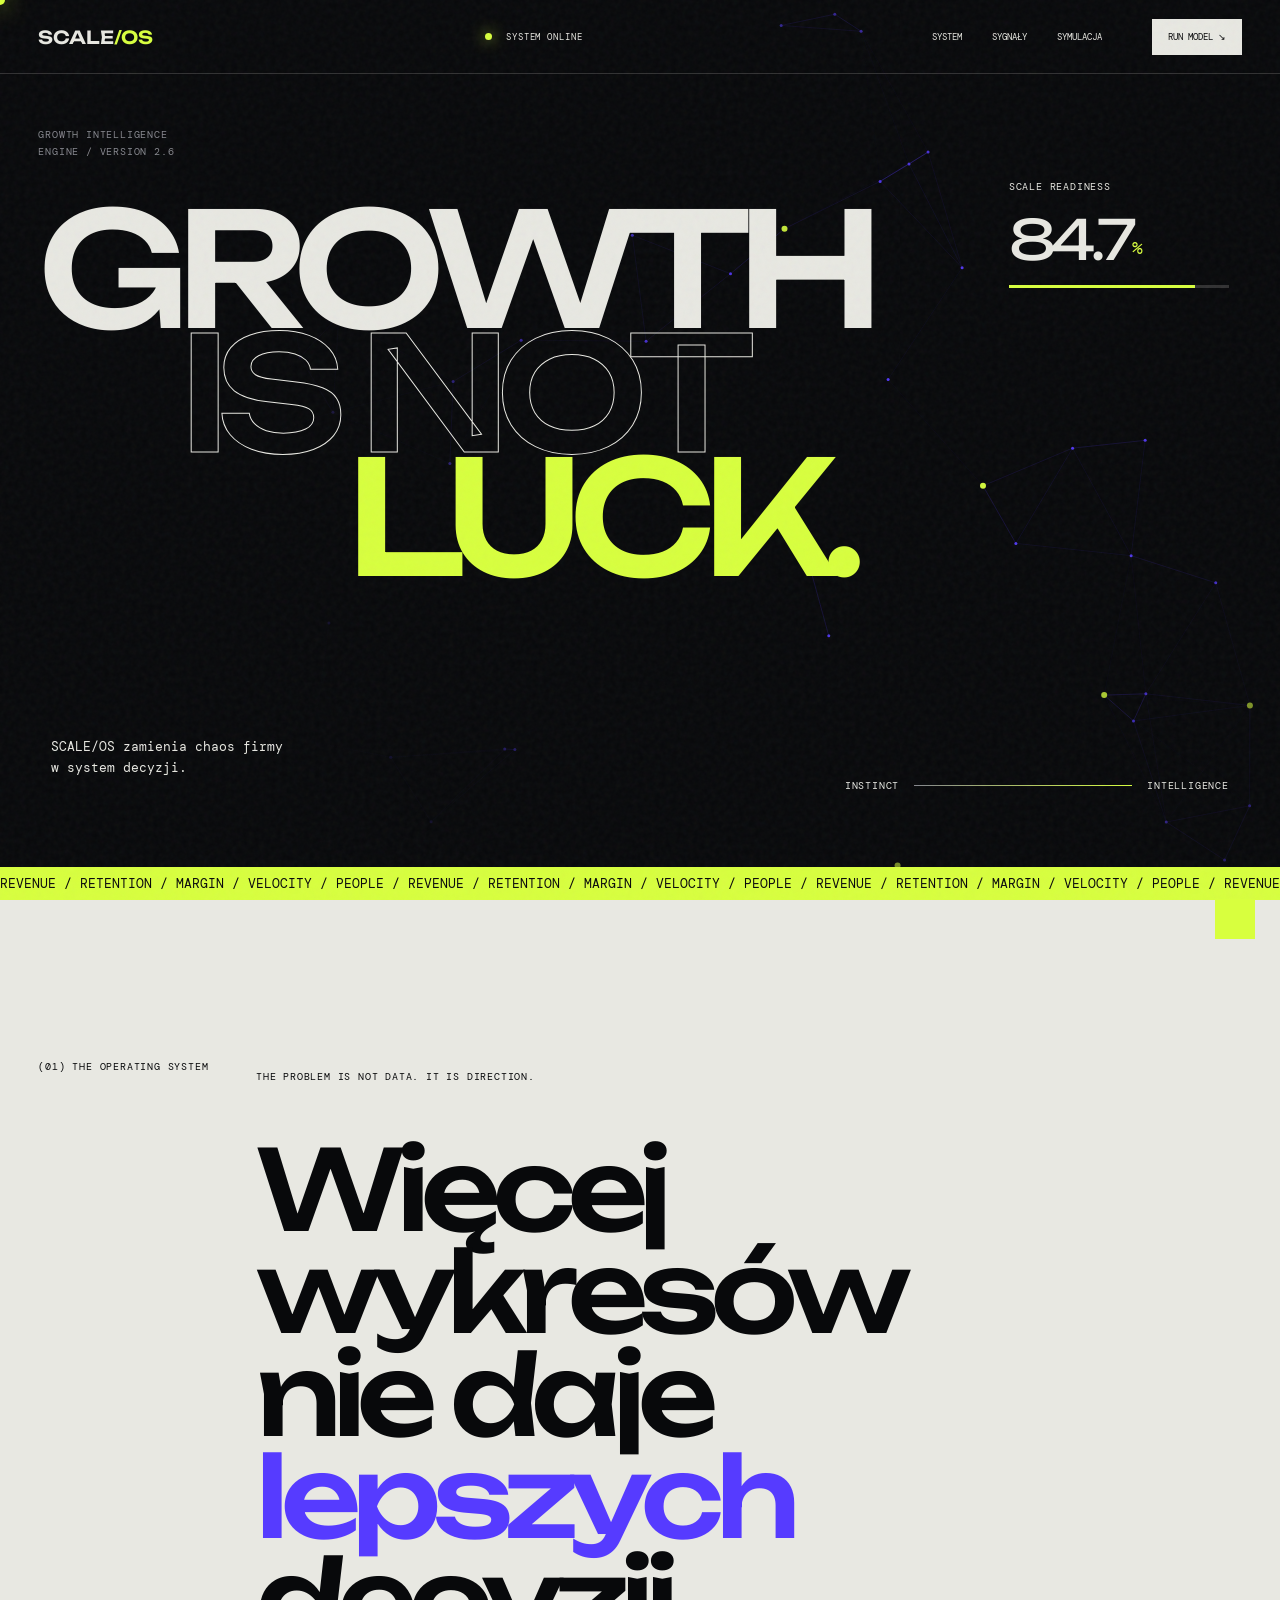
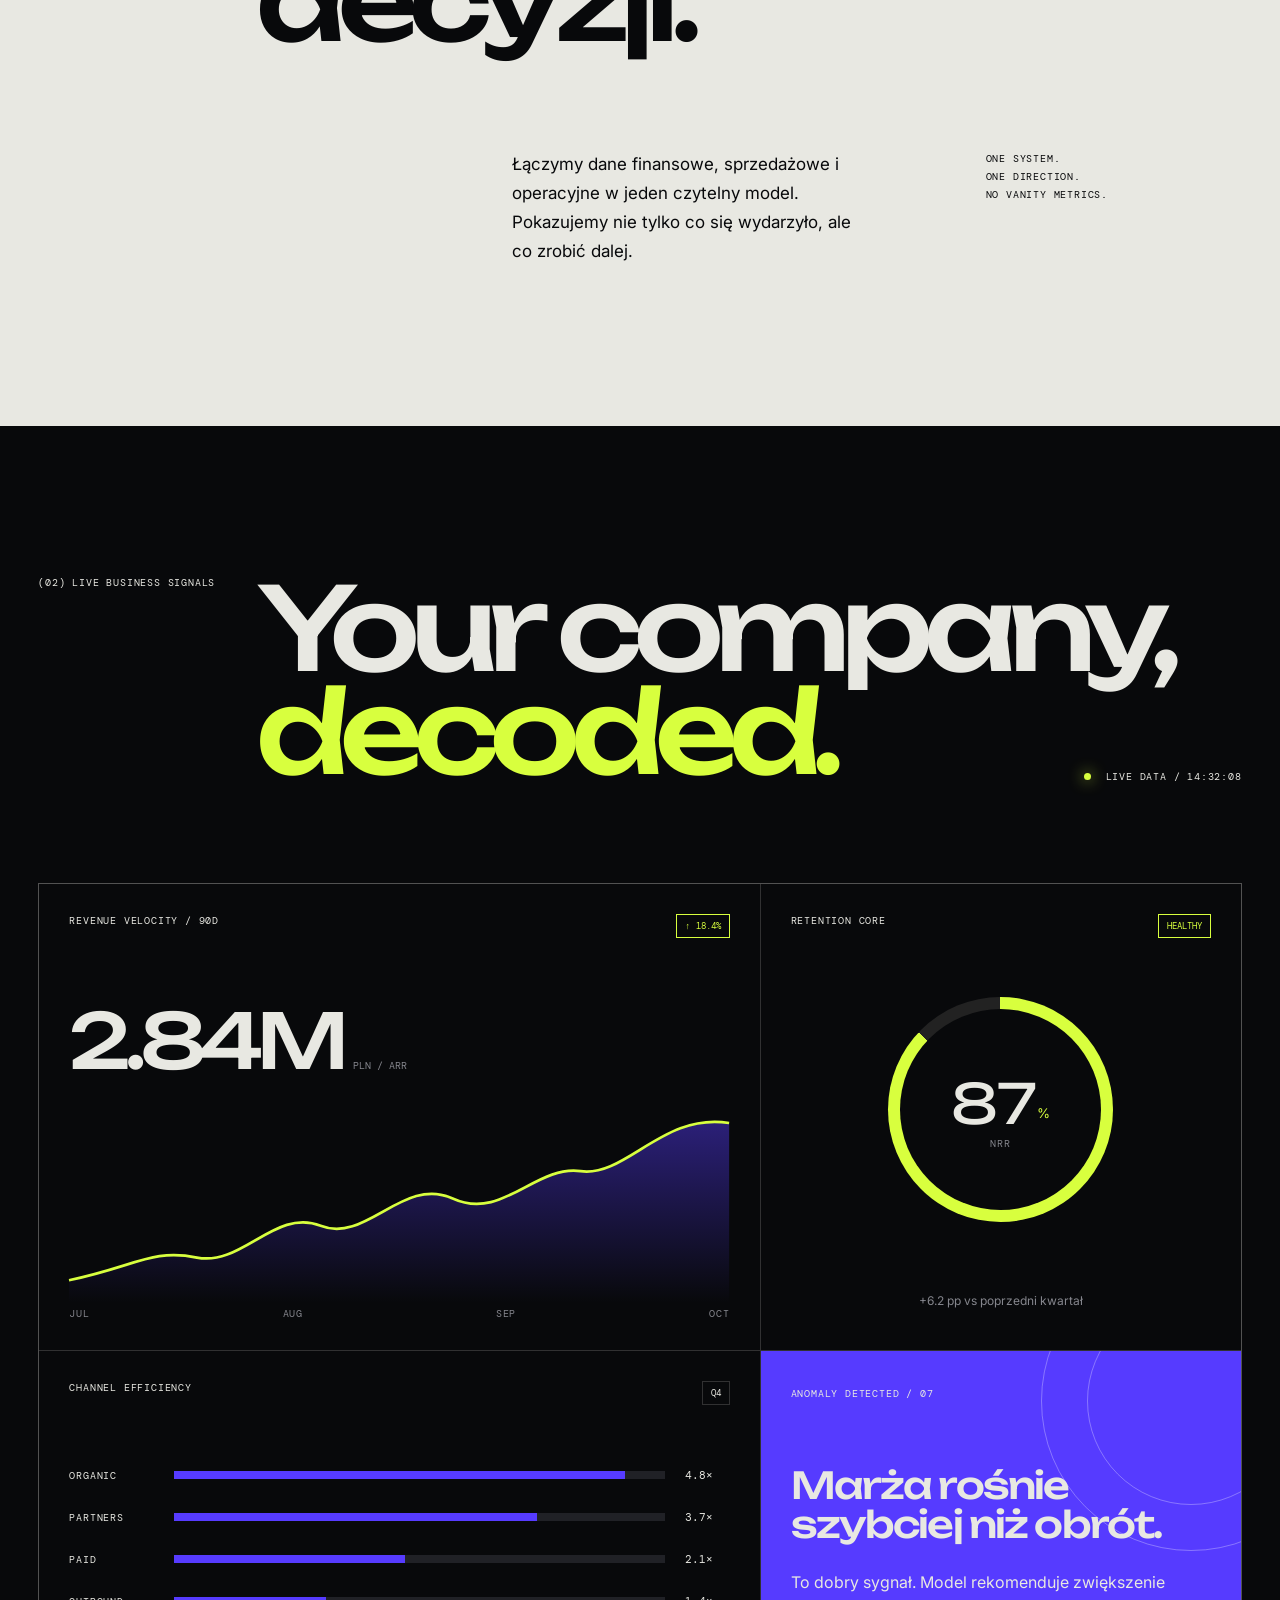
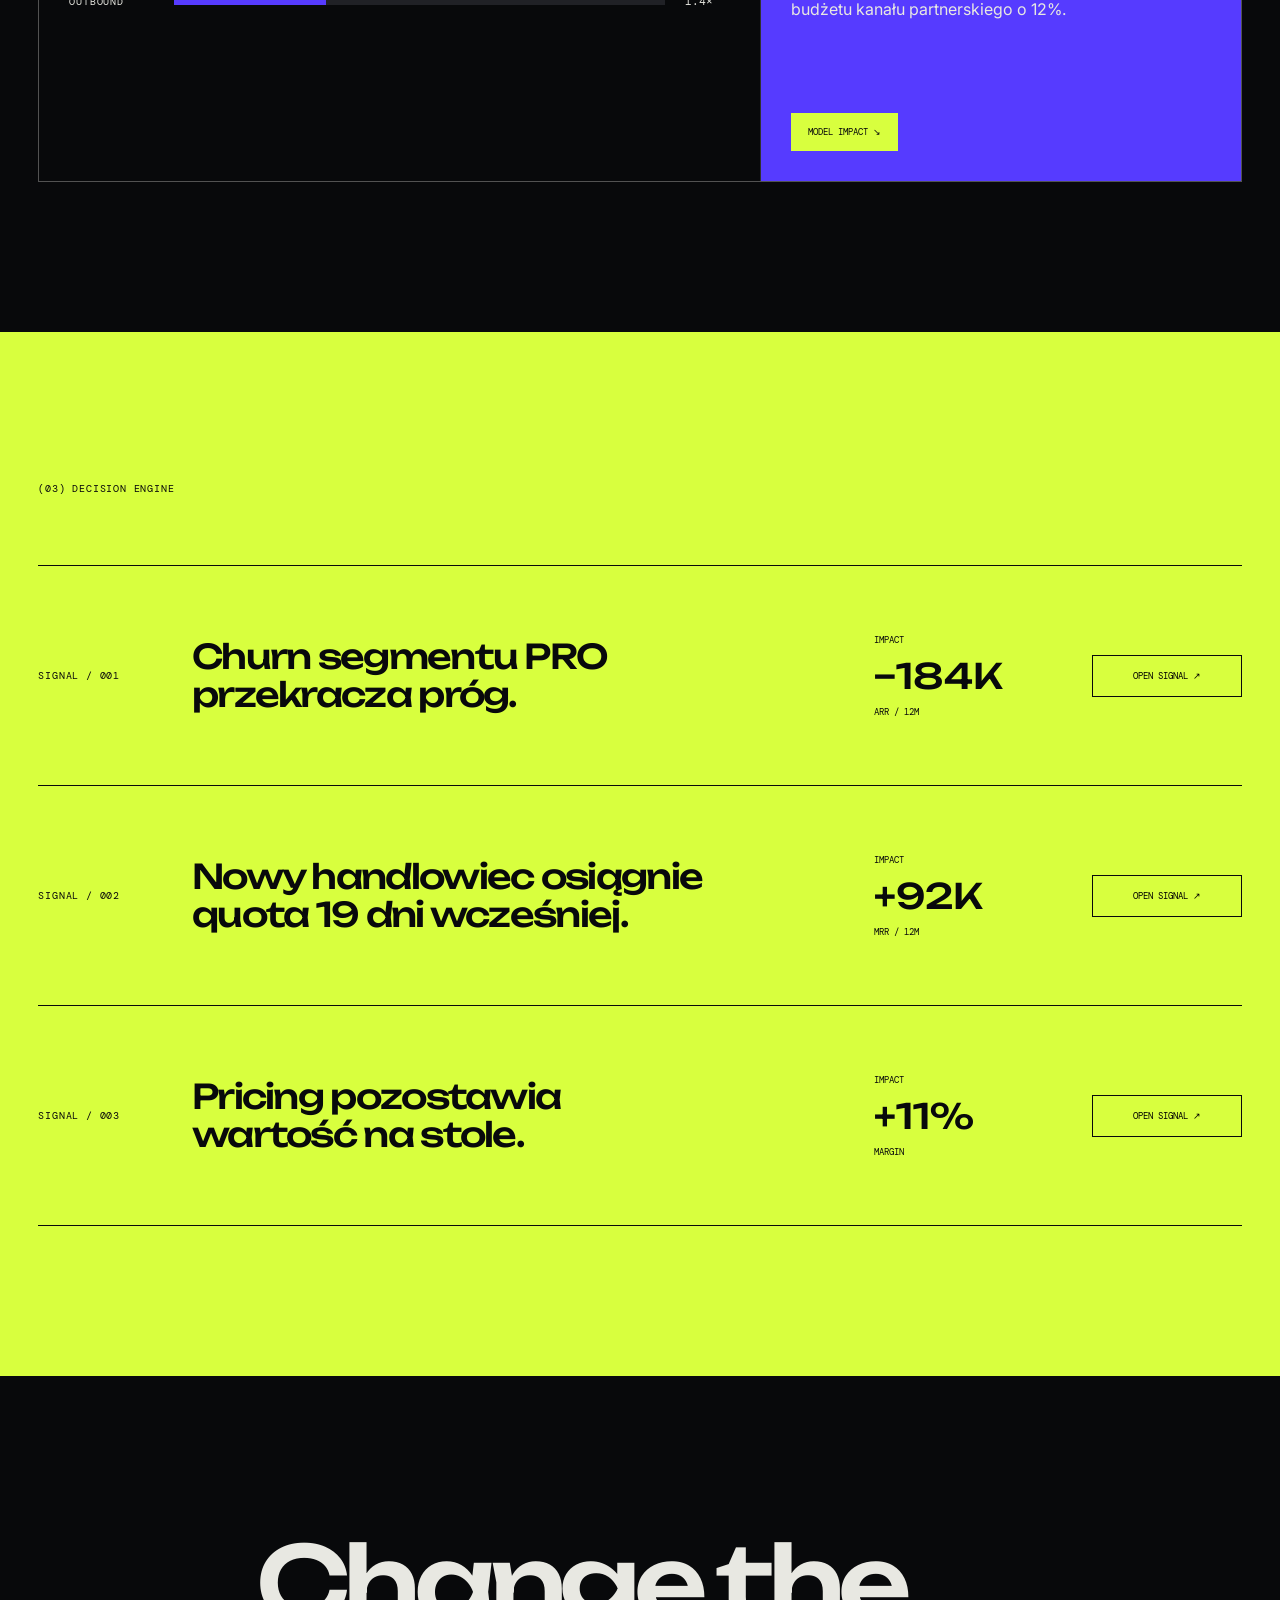
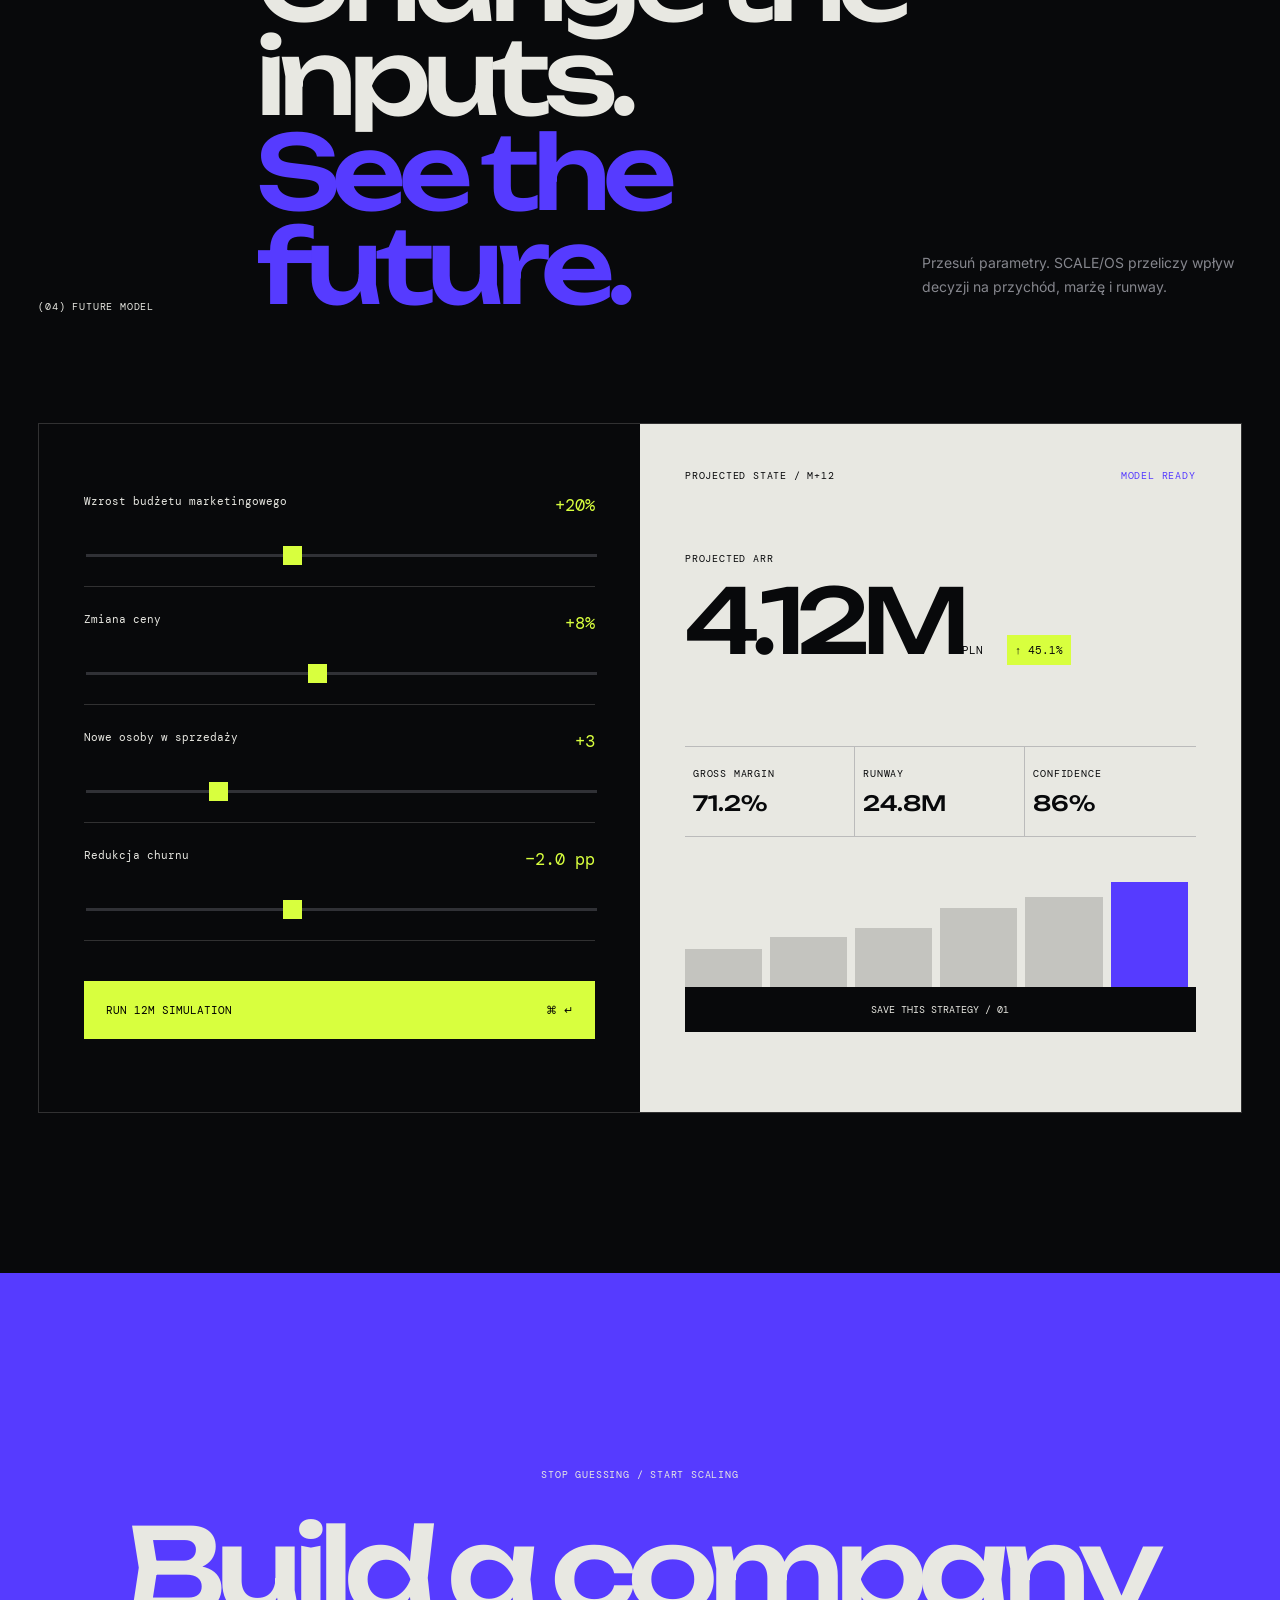
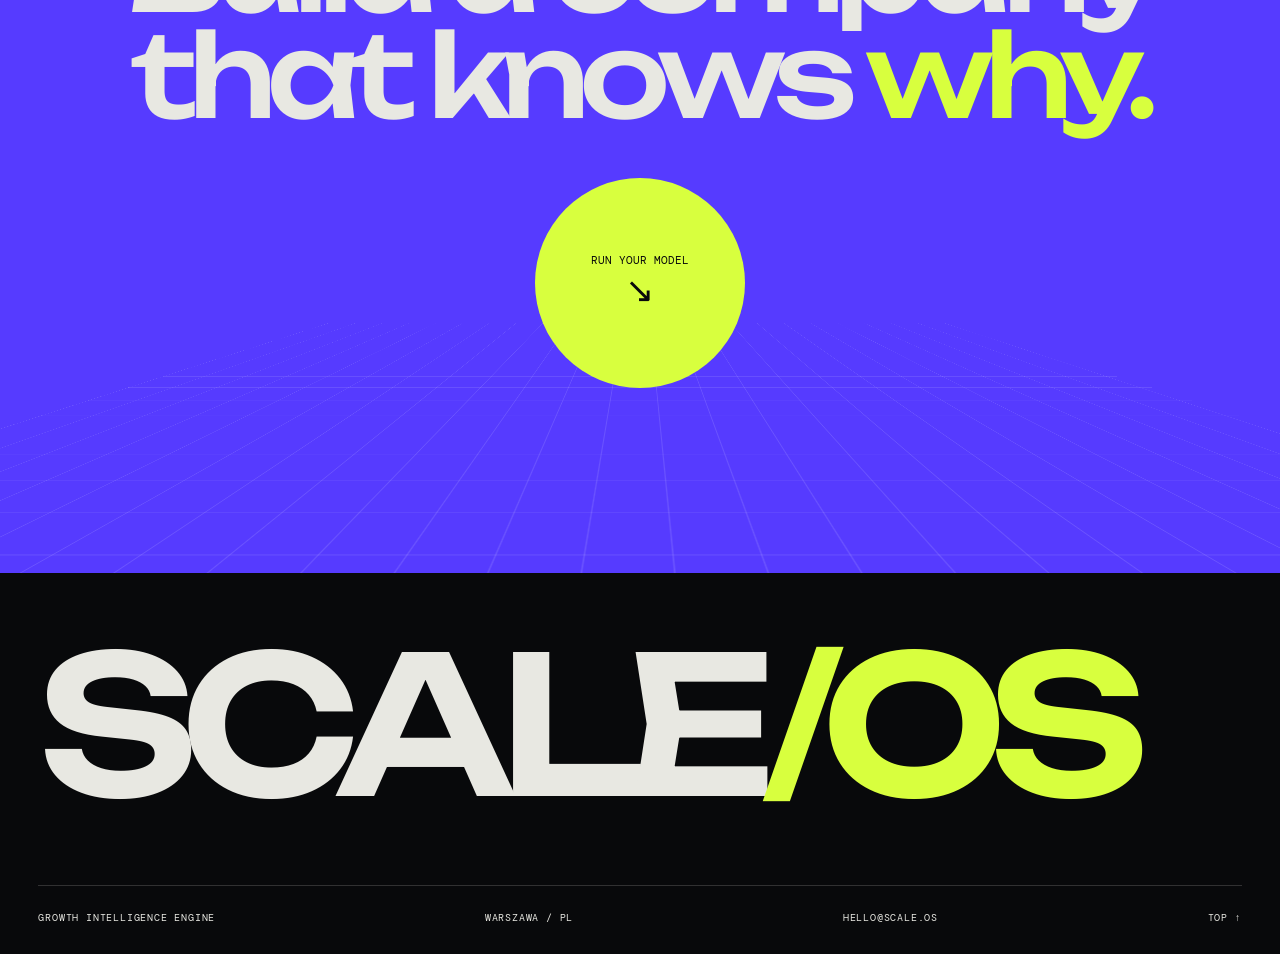
==== public/index.html @ 539383b4 "Build SCALE OS growth intelligence platform Co-Authored-By: Devin AI <158243242+devin-ai-integration" ====
<!doctype html>
<html lang="pl">
<head>
  <meta charset="UTF-8">
  <meta name="viewport" content="width=device-width,initial-scale=1">
  <meta name="description" content="SCALE/OS, eksperymentalny system operacyjny wzrostu firmy.">
  <title>SCALE/OS — Growth Intelligence</title>
  <link rel="preconnect" href="https://fonts.googleapis.com">
  <link rel="preconnect" href="https://fonts.gstatic.com" crossorigin>
  <link href="https://fonts.googleapis.com/css2?family=DM+Mono:wght@300;400;500&family=Inter:wght@400;500;600&family=Unbounded:wght@400;500;600&display=swap" rel="stylesheet">
  <link rel="stylesheet" href="styles.css">
  <style>.capture .loader{display:none}@media(max-width:600px){.hero__score{display:none}}</style>
  <script src="app.js" defer></script>
</head>
<body>
  <div class="loader" aria-hidden="true">
    <div class="loader__code">SYSTEM_BOOT / SCALE_OS</div>
    <div class="loader__value" data-loader>00</div>
    <div class="loader__line"><i></i></div>
  </div>
  <div class="grain"></div>
  <div class="pointer"></div>

  <header class="topbar">
    <a class="logo" href="#top">SCALE<span>/OS</span></a>
    <div class="system-state"><i></i> SYSTEM ONLINE</div>
    <nav>
      <a href="#system">System</a>
      <a href="#signals">Sygnały</a>
      <a href="#simulation">Symulacja</a>
    </nav>
    <a class="topbar__cta" href="#simulation">RUN MODEL ↘</a>
  </header>

  <main>
    <section class="hero" id="top">
      <canvas id="field" aria-hidden="true"></canvas>
      <div class="hero__stamp mono">GROWTH INTELLIGENCE<br>ENGINE / VERSION 2.6</div>
      <h1>
        <span>GROWTH</span>
        <span class="ghost">IS NOT</span>
        <span class="electric">LUCK.</span>
      </h1>
      <p class="hero__lead">SCALE/OS zamienia chaos firmy<br>w system decyzji.</p>
      <div class="hero__score">
        <span class="mono">SCALE READINESS</span>
        <strong data-readiness>84.7</strong><sup>%</sup>
        <i><b></b></i>
      </div>
      <div class="hero__axis mono"><span>INSTINCT</span><i></i><span>INTELLIGENCE</span></div>
      <div class="marquee"><div>REVENUE / RETENTION / MARGIN / VELOCITY / PEOPLE / REVENUE / RETENTION / MARGIN / VELOCITY / PEOPLE /&nbsp;</div><div>REVENUE / RETENTION / MARGIN / VELOCITY / PEOPLE / REVENUE / RETENTION / MARGIN / VELOCITY / PEOPLE /&nbsp;</div></div>
    </section>

    <section class="statement" id="system">
      <div class="section-no mono reveal">(01) THE OPERATING SYSTEM</div>
      <div class="statement__body">
        <p class="eyebrow mono reveal">THE PROBLEM IS NOT DATA. IT IS DIRECTION.</p>
        <h2 class="reveal">Więcej wykresów<br>nie daje <em>lepszych</em><br>decyzji.</h2>
        <div class="statement__text reveal">
          <p>Łączymy dane finansowe, sprzedażowe i operacyjne w jeden czytelny model. Pokazujemy nie tylko co się wydarzyło, ale co zrobić dalej.</p>
          <span class="mono">ONE SYSTEM.<br>ONE DIRECTION.<br>NO VANITY METRICS.</span>
        </div>
      </div>
    </section>

    <section class="signals" id="signals">
      <header class="signals__head">
        <div class="mono reveal">(02) LIVE BUSINESS SIGNALS</div>
        <h2 class="reveal">Your company,<br><span>decoded.</span></h2>
        <div class="live mono"><i></i> LIVE DATA / 14:32:08</div>
      </header>
      <div class="metric-grid">
        <article class="metric metric--wide reveal">
          <header><span class="mono">REVENUE VELOCITY / 90D</span><span class="tag up">↑ 18.4%</span></header>
          <strong data-revenue>2.84M</strong><small>PLN / ARR</small>
          <svg class="line-chart" viewBox="0 0 800 220" preserveAspectRatio="none" aria-label="Wykres przychodu">
            <defs><linearGradient id="fill" x1="0" y1="0" x2="0" y2="1"><stop offset="0" stop-color="#563bff" stop-opacity=".45"/><stop offset="1" stop-color="#563bff" stop-opacity="0"/></linearGradient></defs>
            <path class="area" d="M0 195 C80 180 100 160 155 170 S250 115 305 135 S405 80 465 105 S565 68 620 75 S720 10 800 22 L800 220 L0 220Z"/>
            <path class="chart-path" d="M0 195 C80 180 100 160 155 170 S250 115 305 135 S405 80 465 105 S565 68 620 75 S720 10 800 22"/>
          </svg>
          <div class="chart-axis mono"><span>JUL</span><span>AUG</span><span>SEP</span><span>OCT</span></div>
        </article>
        <article class="metric metric--radial reveal">
          <header><span class="mono">RETENTION CORE</span><span class="tag up">HEALTHY</span></header>
          <div class="radial" style="--value:87"><div><strong>87</strong><sup>%</sup><span class="mono">NRR</span></div></div>
          <p>+6.2 pp vs poprzedni kwartał</p>
        </article>
        <article class="metric metric--bars reveal">
          <header><span class="mono">CHANNEL EFFICIENCY</span><span class="tag">Q4</span></header>
          <div class="bar-row"><span class="mono">ORGANIC</span><i><b style="width:92%"></b></i><strong>4.8×</strong></div>
          <div class="bar-row"><span class="mono">PARTNERS</span><i><b style="width:74%"></b></i><strong>3.7×</strong></div>
          <div class="bar-row"><span class="mono">PAID</span><i><b style="width:47%"></b></i><strong>2.1×</strong></div>
          <div class="bar-row"><span class="mono">OUTBOUND</span><i><b style="width:31%"></b></i><strong>1.4×</strong></div>
        </article>
        <article class="metric metric--alert reveal">
          <div class="alert-orbit"><i></i></div>
          <span class="mono">ANOMALY DETECTED / 07</span>
          <h3>Marża rośnie<br>szybciej niż obrót.</h3>
          <p>To dobry sygnał. Model rekomenduje zwiększenie budżetu kanału partnerskiego o 12%.</p>
          <button data-scroll-sim>MODEL IMPACT ↘</button>
        </article>
      </div>
    </section>

    <section class="decisions">
      <div class="decisions__label mono reveal">(03) DECISION ENGINE</div>
      <div class="decision-stream">
        <article class="reveal"><span class="mono">SIGNAL / 001</span><h3>Churn segmentu PRO<br>przekracza próg.</h3><div><b>IMPACT</b><strong>−184K</strong><em>ARR / 12M</em></div><button>OPEN SIGNAL ↗</button></article>
        <article class="reveal"><span class="mono">SIGNAL / 002</span><h3>Nowy handlowiec osiągnie<br>quota 19 dni wcześniej.</h3><div><b>IMPACT</b><strong>+92K</strong><em>MRR / 12M</em></div><button>OPEN SIGNAL ↗</button></article>
        <article class="reveal"><span class="mono">SIGNAL / 003</span><h3>Pricing pozostawia<br>wartość na stole.</h3><div><b>IMPACT</b><strong>+11%</strong><em>MARGIN</em></div><button>OPEN SIGNAL ↗</button></article>
      </div>
    </section>

    <section class="simulation" id="simulation">
      <header class="simulation__head">
        <div class="mono reveal">(04) FUTURE MODEL</div>
        <h2 class="reveal">Change the inputs.<br><em>See the future.</em></h2>
        <p class="reveal">Przesuń parametry. SCALE/OS przeliczy wpływ decyzji na przychód, marżę i runway.</p>
      </header>
      <div class="model reveal">
        <div class="model__controls">
          <div class="control">
            <label><span>Wzrost budżetu marketingowego</span><output data-out="marketing">+20%</output></label>
            <input type="range" name="marketing" min="-20" max="80" value="20">
          </div>
          <div class="control">
            <label><span>Zmiana ceny</span><output data-out="price">+8%</output></label>
            <input type="range" name="price" min="-10" max="30" value="8">
          </div>
          <div class="control">
            <label><span>Nowe osoby w sprzedaży</span><output data-out="hires">+3</output></label>
            <input type="range" name="hires" min="0" max="12" value="3">
          </div>
          <div class="control">
            <label><span>Redukcja churnu</span><output data-out="churn">−2.0 pp</output></label>
            <input type="range" name="churn" min="0" max="50" value="20">
          </div>
          <button class="run-model" data-run-model><span>RUN 12M SIMULATION</span><span>⌘ ↵</span></button>
        </div>
        <div class="model__result">
          <div class="result__top mono"><span>PROJECTED STATE / M+12</span><span data-model-state>MODEL READY</span></div>
          <div class="result__main">
            <span class="mono">PROJECTED ARR</span>
            <strong data-projected>4.12M</strong><small>PLN</small>
            <div class="delta">↑ <span data-growth>45.1%</span></div>
          </div>
          <div class="result__grid">
            <div><span class="mono">GROSS MARGIN</span><strong data-margin>71.2%</strong></div>
            <div><span class="mono">RUNWAY</span><strong data-runway>24.8M</strong></div>
            <div><span class="mono">CONFIDENCE</span><strong data-confidence>86%</strong></div>
          </div>
          <div class="result__plot"><i></i><i></i><i></i><i></i><i></i><i></i><b></b></div>
          <button class="save-strategy" data-save>SAVE THIS STRATEGY / 01</button>
          <p class="save-status mono" data-save-status></p>
        </div>
      </div>
    </section>

    <section class="final">
      <div class="final__grid"></div>
      <p class="mono">STOP GUESSING / START SCALING</p>
      <h2>Build a company<br>that knows <em>why.</em></h2>
      <a href="#simulation">RUN YOUR MODEL <span>↘</span></a>
    </section>
  </main>

  <footer>
    <div class="footer__logo">SCALE<span>/OS</span></div>
    <div class="footer__meta mono"><span>GROWTH INTELLIGENCE ENGINE</span><span>WARSZAWA / PL</span><span>HELLO@SCALE.OS</span><a href="#top">TOP ↑</a></div>
  </footer>
  <div class="toast mono" data-toast></div>
</body>
</html>
---- public/styles.css ----
:root{--ink:#08090b;--paper:#e8e8e2;--blue:#563bff;--lime:#d8ff3e;--cyan:#5fffe7;--muted:#85868d;--line:rgba(232,232,226,.18);--display:"Unbounded",sans-serif;--sans:"Inter",sans-serif;--mono:"DM Mono",monospace}*{box-sizing:border-box}html{scroll-behavior:smooth}body{margin:0;background:var(--ink);color:var(--paper);font-family:var(--sans);overflow-x:hidden}a{color:inherit;text-decoration:none}button,input{font:inherit}.mono{font-family:var(--mono);font-size:10px;letter-spacing:.08em}.grain{position:fixed;z-index:1000;inset:0;pointer-events:none;opacity:.045;background-image:url("data:image/svg+xml,%3Csvg viewBox='0 0 180 180' xmlns='http://www.w3.org/2000/svg'%3E%3Cfilter id='n'%3E%3CfeTurbulence type='fractalNoise' baseFrequency='.9' numOctaves='3' stitchTiles='stitch'/%3E%3C/filter%3E%3Crect width='100%25' height='100%25' filter='url(%23n)'/%3E%3C/svg%3E")}.pointer{position:fixed;z-index:1001;width:10px;height:10px;border-radius:50%;background:var(--lime);pointer-events:none;transform:translate(-50%,-50%);box-shadow:0 0 25px var(--lime)}.loader{position:fixed;z-index:1200;inset:0;padding:3vw;display:flex;flex-direction:column;justify-content:space-between;background:var(--blue);animation:loaderOut .7s 1.6s cubic-bezier(.8,0,.2,1) forwards}.loader__code{font:11px var(--mono)}.loader__value{font:clamp(180px,32vw,480px)/.7 var(--display);letter-spacing:-.12em}.loader__line{height:5px;background:rgba(0,0,0,.25)}.loader__line i{display:block;height:100%;background:var(--lime);animation:load 1.35s forwards}@keyframes load{from{width:0}to{width:100%}}@keyframes loaderOut{to{visibility:hidden;transform:translateY(-100%)}}.topbar{position:absolute;z-index:20;top:0;left:0;right:0;height:74px;padding:0 3vw;display:grid;grid-template-columns:1fr 1fr auto auto;gap:50px;align-items:center;border-bottom:1px solid var(--line)}.logo{font:600 18px var(--display)}.logo span,.footer__logo span{color:var(--lime)}.system-state{font:9px var(--mono);letter-spacing:.1em}.system-state i,.live i{display:inline-block;width:7px;height:7px;margin-right:8px;border-radius:50%;background:var(--lime);box-shadow:0 0 15px var(--lime);animation:blink 1.3s infinite}@keyframes blink{50%{opacity:.2}}.topbar nav{display:flex;gap:30px}.topbar nav a,.topbar__cta{font:9px var(--mono);text-transform:uppercase}.topbar nav a:hover{color:var(--lime)}.topbar__cta{padding:12px 16px;background:var(--paper);color:var(--ink)}.hero{position:relative;height:100svh;min-height:730px;overflow:hidden}#field{position:absolute;inset:0;width:100%;height:100%}.hero:after{content:"";position:absolute;inset:0;background:radial-gradient(circle at 73% 48%,transparent 0,rgba(8,9,11,.1) 24%,var(--ink) 67%);pointer-events:none}.hero__stamp{position:absolute;z-index:2;top:14vh;left:3vw;line-height:1.7;color:var(--muted)}.hero h1{position:absolute;z-index:3;left:3vw;top:23vh;margin:0;font:500 clamp(75px,12.4vw,190px)/.78 var(--display);letter-spacing:-.09em}.hero h1 span{display:block}.hero h1 .ghost{margin-left:11vw;color:transparent;-webkit-text-stroke:1px var(--paper)}.hero h1 .electric{margin-left:24vw;color:var(--lime)}.hero__lead{position:absolute;z-index:3;left:4vw;bottom:12vh;font:13px/1.6 var(--mono)}.hero__score{position:absolute;z-index:3;right:4vw;top:20vh;width:220px}.hero__score>span{display:block;margin-bottom:12px}.hero__score strong{font:55px var(--display);letter-spacing:-.08em}.hero__score sup{color:var(--lime);font:18px var(--mono)}.hero__score>i{display:block;height:3px;margin-top:12px;background:var(--line)}.hero__score>i b{display:block;width:84.7%;height:100%;background:var(--lime)}.hero__axis{position:absolute;z-index:3;right:4vw;bottom:12vh;width:30vw;display:flex;align-items:center;gap:15px}.hero__axis i{height:1px;flex:1;background:linear-gradient(90deg,var(--muted),var(--lime))}.marquee{position:absolute;z-index:5;left:0;right:0;bottom:0;display:flex;overflow:hidden;background:var(--lime);color:var(--ink);white-space:nowrap;font:13px var(--mono)}.marquee div{padding:8px 0;animation:marquee 24s linear infinite}@keyframes marquee{to{transform:translateX(-100%)}}.statement{min-height:950px;padding:160px 3vw;display:grid;grid-template-columns:17vw 1fr;background:var(--paper);color:var(--ink)}.statement__body .eyebrow{margin-bottom:55px}.statement h2{margin:0;font:500 clamp(65px,8.7vw,135px)/.92 var(--display);letter-spacing:-.075em}.statement h2 em{color:var(--blue);font-style:normal}.statement__text{margin:100px 0 0 20vw;display:grid;grid-template-columns:1.4fr 1fr;gap:9vw}.statement__text p{margin:0;font-size:17px;line-height:1.7}.statement__text span{line-height:1.8}.signals{padding:150px 3vw}.signals__head{position:relative;display:grid;grid-template-columns:17vw 1fr}.signals__head h2{margin:0;font:500 clamp(70px,9vw,140px)/.9 var(--display);letter-spacing:-.08em}.signals__head h2 span{color:var(--lime)}.live{position:absolute;right:0;bottom:0}.metric-grid{margin-top:100px;display:grid;grid-template-columns:1.5fr 1fr;gap:1px;background:var(--line);border:1px solid var(--line)}.metric{min-height:430px;padding:30px;background:var(--ink)}.metric header{display:flex;justify-content:space-between}.tag{padding:5px 8px;border:1px solid var(--line);font:9px var(--mono)}.tag.up{color:var(--lime);border-color:var(--lime)}.metric--wide strong{display:inline-block;margin:55px 10px 0 0;font:500 76px var(--display);letter-spacing:-.08em}.metric--wide small{font:10px var(--mono);color:var(--muted)}.line-chart{width:100%;height:200px;margin-top:15px;overflow:visible}.area{fill:url(#fill)}.chart-path{fill:none;stroke:var(--lime);stroke-width:3;stroke-dasharray:1300;stroke-dashoffset:1300;animation:draw 2.5s 1.8s forwards}@keyframes draw{to{stroke-dashoffset:0}}.chart-axis{display:flex;justify-content:space-between;color:var(--muted)}.metric--radial{display:flex;flex-direction:column}.radial{width:225px;aspect-ratio:1;margin:auto;display:grid;place-items:center;border-radius:50%;background:conic-gradient(var(--lime) calc(var(--value)*1%),#222 0);position:relative}.radial:before{content:"";position:absolute;inset:12px;border-radius:50%;background:var(--ink)}.radial>div{position:relative;text-align:center}.radial strong{font:55px var(--display)}.radial sup{color:var(--lime)}.radial span{display:block;color:var(--muted)}.metric--radial p{text-align:center;color:var(--muted);font-size:12px}.metric--bars{display:flex;flex-direction:column;gap:28px}.metric--bars header{margin-bottom:35px}.bar-row{display:grid;grid-template-columns:85px 1fr 45px;gap:20px;align-items:center}.bar-row i{height:8px;background:#202126}.bar-row i b{display:block;height:100%;background:var(--blue)}.bar-row strong{font:11px var(--mono)}.metric--alert{position:relative;overflow:hidden;background:var(--blue)}.alert-orbit{position:absolute;right:-100px;top:-100px;width:300px;height:300px;border:1px solid rgba(255,255,255,.3);border-radius:50%}.alert-orbit:before{content:"";position:absolute;inset:45px;border:inherit;border-radius:inherit}.alert-orbit i{position:absolute;left:50%;top:-6px;width:12px;height:12px;background:var(--lime);border-radius:50%;transform-origin:0 156px;animation:orbit 6s linear infinite}@keyframes orbit{to{transform:rotate(360deg)}}.metric--alert h3{position:relative;margin:65px 0 25px;font:500 37px/1.05 var(--display);letter-spacing:-.05em}.metric--alert p{position:relative;max-width:420px;line-height:1.7}.metric--alert button{position:absolute;left:30px;bottom:30px;padding:13px 17px;color:var(--ink);background:var(--lime);border:0;font:9px var(--mono);cursor:pointer}.decisions{padding:150px 3vw;background:var(--lime);color:var(--ink)}.decisions__label{margin-bottom:70px}.decision-stream{border-top:1px solid var(--ink)}.decision-stream article{min-height:220px;padding:25px 0;display:grid;grid-template-columns:12vw 1fr 17vw 150px;align-items:center;border-bottom:1px solid var(--ink)}.decision-stream h3{margin:0;font:500 34px/1.1 var(--display);letter-spacing:-.05em}.decision-stream article>div b,.decision-stream article>div em{display:block;font:9px var(--mono);font-style:normal}.decision-stream article>div strong{display:block;margin:8px 0;font:500 35px var(--display)}.decision-stream button{padding:14px;border:1px solid var(--ink);background:transparent;font:9px var(--mono);cursor:pointer}.decision-stream button:hover{background:var(--ink);color:var(--lime)}.simulation{padding:160px 3vw}.simulation__head{display:grid;grid-template-columns:17vw 1fr 25vw;align-items:end}.simulation__head h2{margin:0;font:500 clamp(65px,8vw,120px)/.92 var(--display);letter-spacing:-.075em}.simulation__head h2 em{color:var(--blue);font-style:normal}.simulation__head p{color:var(--muted);font-size:14px;line-height:1.7}.model{margin-top:110px;display:grid;grid-template-columns:1fr 1fr;border:1px solid var(--line)}.model__controls{padding:45px}.control{padding:25px 0;border-bottom:1px solid var(--line)}.control label{display:flex;justify-content:space-between;margin-bottom:25px;font:11px var(--mono)}.control output{color:var(--lime);font-size:17px}.control input{width:100%;height:3px;appearance:none;background:#303136;outline:0}.control input::-webkit-slider-thumb{appearance:none;width:19px;height:19px;border-radius:0;background:var(--lime);cursor:ew-resize}.run-model{width:100%;margin-top:40px;padding:22px;display:flex;justify-content:space-between;background:var(--lime);border:0;cursor:pointer;font:11px var(--mono)}.run-model:hover{background:var(--paper)}.model__result{position:relative;padding:45px;background:var(--paper);color:var(--ink)}.result__top{display:flex;justify-content:space-between}.result__top span:last-child{color:var(--blue)}.result__main{margin:70px 0}.result__main>span{display:block}.result__main strong{font:500 clamp(65px,7vw,105px) var(--display);letter-spacing:-.09em}.result__main small{font:11px var(--mono)}.delta{display:inline-block;margin-left:20px;padding:8px;background:var(--lime);font:11px var(--mono)}.result__grid{display:grid;grid-template-columns:repeat(3,1fr);border-top:1px solid #bbb;border-bottom:1px solid #bbb}.result__grid>div{padding:20px 8px;border-right:1px solid #bbb}.result__grid>div:last-child{border:0}.result__grid span{display:block;margin-bottom:10px}.result__grid strong{font:500 21px var(--display)}.result__plot{height:150px;display:flex;align-items:end;gap:8px;padding-top:25px}.result__plot i{flex:1;height:var(--h,30%);background:#c4c4bf}.result__plot i:nth-child(2){--h:40%}.result__plot i:nth-child(3){--h:47%}.result__plot i:nth-child(4){--h:63%}.result__plot i:nth-child(5){--h:72%}.result__plot i:nth-child(6){--h:84%;background:var(--blue)}.save-strategy{width:100%;padding:16px;background:var(--ink);color:var(--paper);border:0;cursor:pointer;font:10px var(--mono)}.save-status{min-height:15px;color:var(--blue)}.model__result.calculating{animation:flash .3s 3}@keyframes flash{50%{background:var(--lime)}}.final{position:relative;height:100vh;min-height:700px;padding:5vw;display:grid;place-content:center;text-align:center;overflow:hidden;background:var(--blue)}.final__grid{position:absolute;inset:0;background-image:linear-gradient(rgba(255,255,255,.12) 1px,transparent 1px),linear-gradient(90deg,rgba(255,255,255,.12) 1px,transparent 1px);background-size:55px 55px;transform:perspective(500px) rotateX(55deg) scale(1.7);transform-origin:center bottom}.final>*:not(.final__grid){position:relative}.final h2{margin:25px 0 50px;font:500 clamp(65px,9vw,140px)/.92 var(--display);letter-spacing:-.08em}.final h2 em{color:var(--lime);font-style:normal}.final>a{justify-self:center;width:210px;height:210px;display:flex;flex-direction:column;justify-content:center;border-radius:50%;background:var(--lime);color:var(--ink);font:11px var(--mono);transition:.3s}.final>a span{font-size:35px}.final>a:hover{transform:rotate(12deg) scale(1.08)}footer{padding:55px 3vw 30px}.footer__logo{font:600 clamp(70px,15vw,225px)/1 var(--display);letter-spacing:-.09em}.footer__meta{margin-top:65px;padding-top:25px;display:flex;justify-content:space-between;border-top:1px solid var(--line)}.toast{position:fixed;z-index:1000;right:25px;bottom:25px;padding:20px;background:var(--lime);color:var(--ink);transform:translateY(160%);transition:.4s}.toast.show{transform:none}.reveal{opacity:0;transform:translateY(35px);transition:opacity .8s,transform .8s cubic-bezier(.16,1,.3,1)}.reveal.visible{opacity:1;transform:none}
@media(pointer:coarse){.pointer{display:none}}@media(max-width:900px){.topbar{grid-template-columns:1fr auto}.system-state,.topbar nav{display:none}.hero h1{font-size:14vw}.hero__score{top:15vh}.statement{grid-template-columns:1fr}.section-no{margin-bottom:55px}.statement__text{margin-left:10vw}.signals__head{grid-template-columns:1fr}.signals__head>div:first-child{margin-bottom:50px}.metric-grid{grid-template-columns:1fr}.simulation__head{grid-template-columns:1fr}.simulation__head>div{margin-bottom:50px}.simulation__head p{margin-top:35px}.model{grid-template-columns:1fr}.decision-stream article{grid-template-columns:90px 1fr 150px}.decision-stream button{display:none}}@media(max-width:600px){.topbar{height:65px;padding:0 5vw}.topbar__cta{font-size:8px}.hero{min-height:680px}.hero__stamp{top:15vh;left:5vw}.hero h1{top:28vh;left:5vw;font-size:17vw;line-height:.82}.hero h1 .ghost{margin-left:0}.hero h1 .electric{margin-left:8vw}.hero__score{right:5vw;top:15vh;width:150px;text-align:right}.hero__score strong{font-size:35px}.hero__lead{left:5vw;bottom:14vh}.hero__axis{display:none}.statement,.signals,.decisions,.simulation{padding:110px 5vw}.statement h2,.signals__head h2,.simulation__head h2{font-size:15vw}.statement__text{margin:70px 0 0;grid-template-columns:1fr}.metric{min-height:370px;padding:22px}.metric--wide strong{font-size:55px}.radial{width:190px}.metric--alert h3{font-size:29px}.decision-stream article{padding:25px 0;grid-template-columns:1fr}.decision-stream article>span{margin-bottom:20px}.decision-stream h3{font-size:27px}.decision-stream article>div{margin-top:25px}.model{margin-top:70px}.model__controls,.model__result{padding:25px}.control label{gap:20px}.result__main strong{font-size:16vw}.delta{display:block;width:max-content;margin:10px 0 0}.result__grid strong{font-size:14px}.final h2{font-size:15vw}.final>a{width:170px;height:170px}.footer__meta{gap:20px;flex-wrap:wrap}}@media(prefers-reduced-motion:reduce){*,*:before,*:after{scroll-behavior:auto!important;animation-duration:.01ms!important;animation-iteration-count:1!important;transition-duration:.01ms!important}}
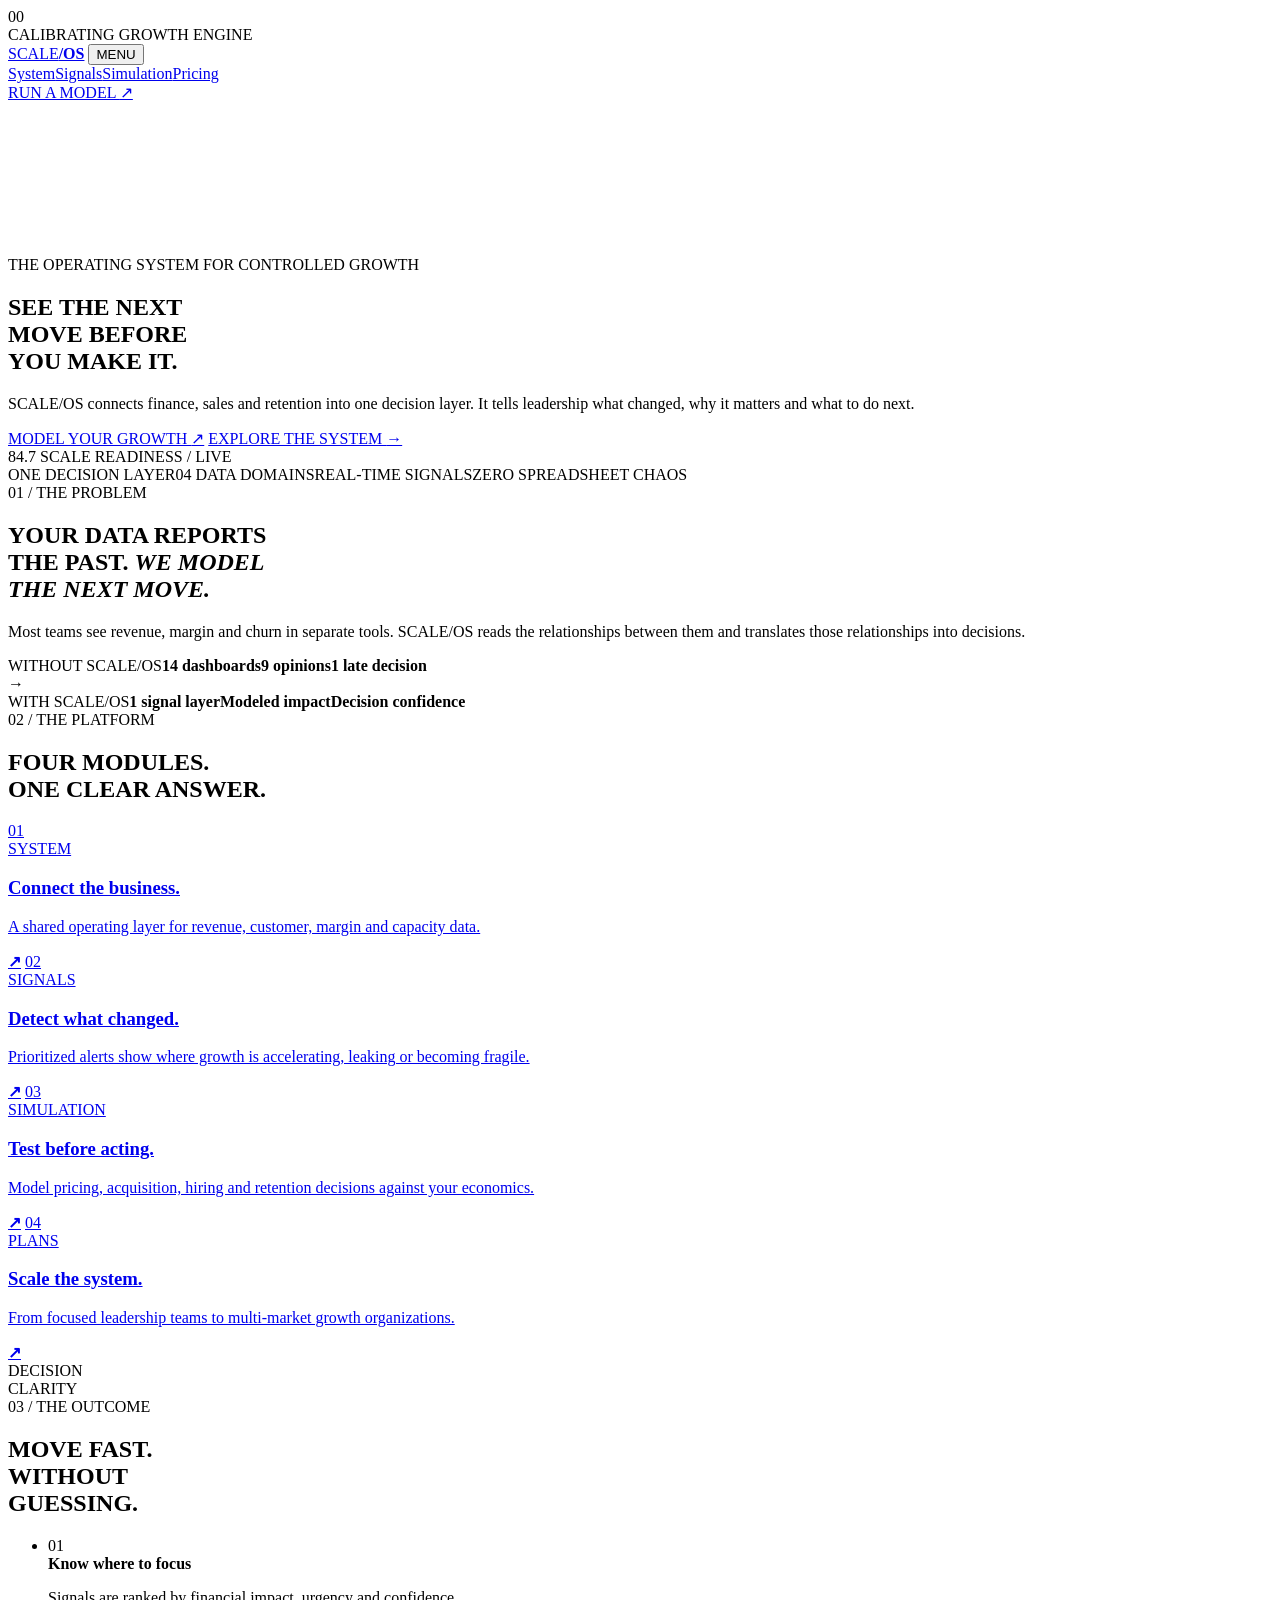
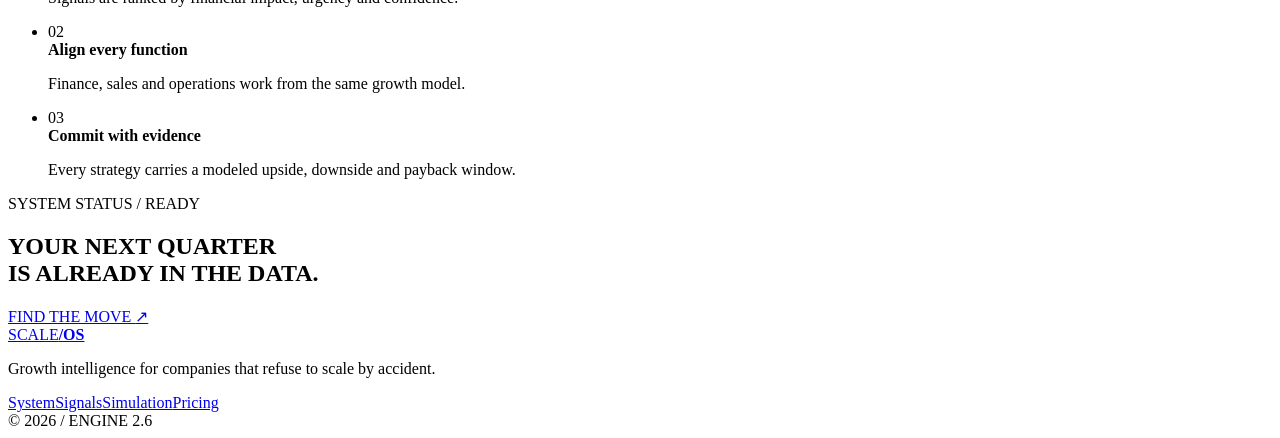
==== commit 9b6b7903: "Expand SCALE OS into a multi-page product Co-Authored-By: Devin AI <158243242+devin-ai-integration[b" ====
--- a/public/index.html
+++ b/public/index.html
@@ -1,173 +1,101 @@
 <!doctype html>
-<html lang="pl">
+<html lang="en">
 <head>
-  <meta charset="UTF-8">
+  <meta charset="utf-8">
   <meta name="viewport" content="width=device-width,initial-scale=1">
-  <meta name="description" content="SCALE/OS, eksperymentalny system operacyjny wzrostu firmy.">
-  <title>SCALE/OS — Growth Intelligence</title>
+  <meta name="theme-color" content="#08090b">
+  <title>SCALE/OS — Growth operating system</title>
+  <meta name="description" content="SCALE/OS turns disconnected business data into clear growth decisions.">
   <link rel="preconnect" href="https://fonts.googleapis.com">
   <link rel="preconnect" href="https://fonts.gstatic.com" crossorigin>
-  <link href="https://fonts.googleapis.com/css2?family=DM+Mono:wght@300;400;500&family=Inter:wght@400;500;600&family=Unbounded:wght@400;500;600&display=swap" rel="stylesheet">
-  <link rel="stylesheet" href="styles.css">
-  <style>.capture .loader{display:none}@media(max-width:600px){.hero__score{display:none}}</style>
-  <script src="app.js" defer></script>
+  <link href="https://fonts.googleapis.com/css2?family=DM+Mono:wght@300;400;500&family=Manrope:wght@400;500;600;700&family=Unbounded:wght@400;500;600;700;800&display=swap" rel="stylesheet">
+  <link rel="stylesheet" href="/styles.css">
+  <link rel="stylesheet" href="/pages.css">
 </head>
-<body>
-  <div class="loader" aria-hidden="true">
-    <div class="loader__code">SYSTEM_BOOT / SCALE_OS</div>
-    <div class="loader__value" data-loader>00</div>
-    <div class="loader__line"><i></i></div>
-  </div>
-  <div class="grain"></div>
-  <div class="pointer"></div>
-
-  <header class="topbar">
-    <a class="logo" href="#top">SCALE<span>/OS</span></a>
-    <div class="system-state"><i></i> SYSTEM ONLINE</div>
-    <nav>
-      <a href="#system">System</a>
-      <a href="#signals">Sygnały</a>
-      <a href="#simulation">Symulacja</a>
+<body class="product-page home-page">
+  <div class="loader" aria-hidden="true"><div class="loader__line"></div><div class="loader__count mono">00</div><div class="loader__word">CALIBRATING GROWTH ENGINE</div></div>
+  <header class="product-nav">
+    <a class="product-nav__brand" href="/"><span>SCALE</span><b>/OS</b></a>
+    <button class="menu-toggle mono" type="button" aria-expanded="false" aria-label="Open navigation">MENU</button>
+    <nav class="product-nav__links" aria-label="Primary navigation">
+      <a href="/system.html">System</a><a href="/signals.html">Signals</a><a href="/simulation.html">Simulation</a><a href="/pricing.html">Pricing</a>
     </nav>
-    <a class="topbar__cta" href="#simulation">RUN MODEL ↘</a>
+    <a class="nav-cta mono" href="/simulation.html">RUN A MODEL <span>↗</span></a>
   </header>
 
   <main>
-    <section class="hero" id="top">
+    <section class="product-hero">
       <canvas id="field" aria-hidden="true"></canvas>
-      <div class="hero__stamp mono">GROWTH INTELLIGENCE<br>ENGINE / VERSION 2.6</div>
-      <h1>
-        <span>GROWTH</span>
-        <span class="ghost">IS NOT</span>
-        <span class="electric">LUCK.</span>
-      </h1>
-      <p class="hero__lead">SCALE/OS zamienia chaos firmy<br>w system decyzji.</p>
-      <div class="hero__score">
-        <span class="mono">SCALE READINESS</span>
-        <strong data-readiness>84.7</strong><sup>%</sup>
-        <i><b></b></i>
+      <div class="eyebrow mono"><i></i> THE OPERATING SYSTEM FOR CONTROLLED GROWTH</div>
+      <h1>SEE THE NEXT<br><span>MOVE</span> BEFORE<br>YOU MAKE IT.</h1>
+      <div class="product-hero__foot">
+        <p>SCALE/OS connects finance, sales and retention into one decision layer. It tells leadership what changed, why it matters and what to do next.</p>
+        <div class="hero-actions">
+          <a class="button button--lime" href="/simulation.html">MODEL YOUR GROWTH <span>↗</span></a>
+          <a class="text-link mono" href="/system.html">EXPLORE THE SYSTEM <span>→</span></a>
+        </div>
       </div>
-      <div class="hero__axis mono"><span>INSTINCT</span><i></i><span>INTELLIGENCE</span></div>
-      <div class="marquee"><div>REVENUE / RETENTION / MARGIN / VELOCITY / PEOPLE / REVENUE / RETENTION / MARGIN / VELOCITY / PEOPLE /&nbsp;</div><div>REVENUE / RETENTION / MARGIN / VELOCITY / PEOPLE / REVENUE / RETENTION / MARGIN / VELOCITY / PEOPLE /&nbsp;</div></div>
+      <div class="hero-proof mono"><span>84.7</span> SCALE READINESS / LIVE</div>
     </section>
 
-    <section class="statement" id="system">
-      <div class="section-no mono reveal">(01) THE OPERATING SYSTEM</div>
-      <div class="statement__body">
-        <p class="eyebrow mono reveal">THE PROBLEM IS NOT DATA. IT IS DIRECTION.</p>
-        <h2 class="reveal">Więcej wykresów<br>nie daje <em>lepszych</em><br>decyzji.</h2>
-        <div class="statement__text reveal">
-          <p>Łączymy dane finansowe, sprzedażowe i operacyjne w jeden czytelny model. Pokazujemy nie tylko co się wydarzyło, ale co zrobić dalej.</p>
-          <span class="mono">ONE SYSTEM.<br>ONE DIRECTION.<br>NO VANITY METRICS.</span>
-        </div>
+    <section class="trust-strip mono">
+      <span>ONE DECISION LAYER</span><span>04 DATA DOMAINS</span><span>REAL-TIME SIGNALS</span><span>ZERO SPREADSHEET CHAOS</span>
+    </section>
+
+    <section class="value-section">
+      <div class="section-kicker mono">01 / THE PROBLEM</div>
+      <div class="value-section__copy">
+        <h2>YOUR DATA REPORTS<br>THE PAST. <em>WE MODEL<br>THE NEXT MOVE.</em></h2>
+        <p>Most teams see revenue, margin and churn in separate tools. SCALE/OS reads the relationships between them and translates those relationships into decisions.</p>
+      </div>
+      <div class="before-after">
+        <article><span class="mono">WITHOUT SCALE/OS</span><strong>14 dashboards</strong><strong>9 opinions</strong><strong>1 late decision</strong></article>
+        <div class="before-after__arrow">→</div>
+        <article class="before-after__active"><span class="mono">WITH SCALE/OS</span><strong>1 signal layer</strong><strong>Modeled impact</strong><strong>Decision confidence</strong></article>
       </div>
     </section>
 
-    <section class="signals" id="signals">
-      <header class="signals__head">
-        <div class="mono reveal">(02) LIVE BUSINESS SIGNALS</div>
-        <h2 class="reveal">Your company,<br><span>decoded.</span></h2>
-        <div class="live mono"><i></i> LIVE DATA / 14:32:08</div>
-      </header>
-      <div class="metric-grid">
-        <article class="metric metric--wide reveal">
-          <header><span class="mono">REVENUE VELOCITY / 90D</span><span class="tag up">↑ 18.4%</span></header>
-          <strong data-revenue>2.84M</strong><small>PLN / ARR</small>
-          <svg class="line-chart" viewBox="0 0 800 220" preserveAspectRatio="none" aria-label="Wykres przychodu">
-            <defs><linearGradient id="fill" x1="0" y1="0" x2="0" y2="1"><stop offset="0" stop-color="#563bff" stop-opacity=".45"/><stop offset="1" stop-color="#563bff" stop-opacity="0"/></linearGradient></defs>
-            <path class="area" d="M0 195 C80 180 100 160 155 170 S250 115 305 135 S405 80 465 105 S565 68 620 75 S720 10 800 22 L800 220 L0 220Z"/>
-            <path class="chart-path" d="M0 195 C80 180 100 160 155 170 S250 115 305 135 S405 80 465 105 S565 68 620 75 S720 10 800 22"/>
-          </svg>
-          <div class="chart-axis mono"><span>JUL</span><span>AUG</span><span>SEP</span><span>OCT</span></div>
-        </article>
-        <article class="metric metric--radial reveal">
-          <header><span class="mono">RETENTION CORE</span><span class="tag up">HEALTHY</span></header>
-          <div class="radial" style="--value:87"><div><strong>87</strong><sup>%</sup><span class="mono">NRR</span></div></div>
-          <p>+6.2 pp vs poprzedni kwartał</p>
-        </article>
-        <article class="metric metric--bars reveal">
-          <header><span class="mono">CHANNEL EFFICIENCY</span><span class="tag">Q4</span></header>
-          <div class="bar-row"><span class="mono">ORGANIC</span><i><b style="width:92%"></b></i><strong>4.8×</strong></div>
-          <div class="bar-row"><span class="mono">PARTNERS</span><i><b style="width:74%"></b></i><strong>3.7×</strong></div>
-          <div class="bar-row"><span class="mono">PAID</span><i><b style="width:47%"></b></i><strong>2.1×</strong></div>
-          <div class="bar-row"><span class="mono">OUTBOUND</span><i><b style="width:31%"></b></i><strong>1.4×</strong></div>
-        </article>
-        <article class="metric metric--alert reveal">
-          <div class="alert-orbit"><i></i></div>
-          <span class="mono">ANOMALY DETECTED / 07</span>
-          <h3>Marża rośnie<br>szybciej niż obrót.</h3>
-          <p>To dobry sygnał. Model rekomenduje zwiększenie budżetu kanału partnerskiego o 12%.</p>
-          <button data-scroll-sim>MODEL IMPACT ↘</button>
-        </article>
+    <section class="module-section">
+      <div class="section-head">
+        <div class="section-kicker mono">02 / THE PLATFORM</div>
+        <h2>FOUR MODULES.<br>ONE CLEAR ANSWER.</h2>
+      </div>
+      <div class="module-grid">
+        <a class="module-card module-card--dark" href="/system.html"><span class="module-card__number mono">01</span><div><span class="mono">SYSTEM</span><h3>Connect the business.</h3><p>A shared operating layer for revenue, customer, margin and capacity data.</p></div><b>↗</b></a>
+        <a class="module-card module-card--blue" href="/signals.html"><span class="module-card__number mono">02</span><div><span class="mono">SIGNALS</span><h3>Detect what changed.</h3><p>Prioritized alerts show where growth is accelerating, leaking or becoming fragile.</p></div><b>↗</b></a>
+        <a class="module-card module-card--paper" href="/simulation.html"><span class="module-card__number mono">03</span><div><span class="mono">SIMULATION</span><h3>Test before acting.</h3><p>Model pricing, acquisition, hiring and retention decisions against your economics.</p></div><b>↗</b></a>
+        <a class="module-card module-card--lime" href="/pricing.html"><span class="module-card__number mono">04</span><div><span class="mono">PLANS</span><h3>Scale the system.</h3><p>From focused leadership teams to multi-market growth organizations.</p></div><b>↗</b></a>
       </div>
     </section>
 
-    <section class="decisions">
-      <div class="decisions__label mono reveal">(03) DECISION ENGINE</div>
-      <div class="decision-stream">
-        <article class="reveal"><span class="mono">SIGNAL / 001</span><h3>Churn segmentu PRO<br>przekracza próg.</h3><div><b>IMPACT</b><strong>−184K</strong><em>ARR / 12M</em></div><button>OPEN SIGNAL ↗</button></article>
-        <article class="reveal"><span class="mono">SIGNAL / 002</span><h3>Nowy handlowiec osiągnie<br>quota 19 dni wcześniej.</h3><div><b>IMPACT</b><strong>+92K</strong><em>MRR / 12M</em></div><button>OPEN SIGNAL ↗</button></article>
-        <article class="reveal"><span class="mono">SIGNAL / 003</span><h3>Pricing pozostawia<br>wartość na stole.</h3><div><b>IMPACT</b><strong>+11%</strong><em>MARGIN</em></div><button>OPEN SIGNAL ↗</button></article>
+    <section class="outcome-section">
+      <div class="outcome-section__visual">
+        <div class="orbit"><div class="orbit__ring"></div><div class="orbit__ring orbit__ring--two"></div><span>DECISION<br>CLARITY</span><i></i><b></b></div>
+      </div>
+      <div class="outcome-section__copy">
+        <div class="section-kicker mono">03 / THE OUTCOME</div>
+        <h2>MOVE FAST.<br>WITHOUT<br>GUESSING.</h2>
+        <ul>
+          <li><span>01</span><div><b>Know where to focus</b><p>Signals are ranked by financial impact, urgency and confidence.</p></div></li>
+          <li><span>02</span><div><b>Align every function</b><p>Finance, sales and operations work from the same growth model.</p></div></li>
+          <li><span>03</span><div><b>Commit with evidence</b><p>Every strategy carries a modeled upside, downside and payback window.</p></div></li>
+        </ul>
       </div>
     </section>
 
-    <section class="simulation" id="simulation">
-      <header class="simulation__head">
-        <div class="mono reveal">(04) FUTURE MODEL</div>
-        <h2 class="reveal">Change the inputs.<br><em>See the future.</em></h2>
-        <p class="reveal">Przesuń parametry. SCALE/OS przeliczy wpływ decyzji na przychód, marżę i runway.</p>
-      </header>
-      <div class="model reveal">
-        <div class="model__controls">
-          <div class="control">
-            <label><span>Wzrost budżetu marketingowego</span><output data-out="marketing">+20%</output></label>
-            <input type="range" name="marketing" min="-20" max="80" value="20">
-          </div>
-          <div class="control">
-            <label><span>Zmiana ceny</span><output data-out="price">+8%</output></label>
-            <input type="range" name="price" min="-10" max="30" value="8">
-          </div>
-          <div class="control">
-            <label><span>Nowe osoby w sprzedaży</span><output data-out="hires">+3</output></label>
-            <input type="range" name="hires" min="0" max="12" value="3">
-          </div>
-          <div class="control">
-            <label><span>Redukcja churnu</span><output data-out="churn">−2.0 pp</output></label>
-            <input type="range" name="churn" min="0" max="50" value="20">
-          </div>
-          <button class="run-model" data-run-model><span>RUN 12M SIMULATION</span><span>⌘ ↵</span></button>
-        </div>
-        <div class="model__result">
-          <div class="result__top mono"><span>PROJECTED STATE / M+12</span><span data-model-state>MODEL READY</span></div>
-          <div class="result__main">
-            <span class="mono">PROJECTED ARR</span>
-            <strong data-projected>4.12M</strong><small>PLN</small>
-            <div class="delta">↑ <span data-growth>45.1%</span></div>
-          </div>
-          <div class="result__grid">
-            <div><span class="mono">GROSS MARGIN</span><strong data-margin>71.2%</strong></div>
-            <div><span class="mono">RUNWAY</span><strong data-runway>24.8M</strong></div>
-            <div><span class="mono">CONFIDENCE</span><strong data-confidence>86%</strong></div>
-          </div>
-          <div class="result__plot"><i></i><i></i><i></i><i></i><i></i><i></i><b></b></div>
-          <button class="save-strategy" data-save>SAVE THIS STRATEGY / 01</button>
-          <p class="save-status mono" data-save-status></p>
-        </div>
-      </div>
-    </section>
-
-    <section class="final">
-      <div class="final__grid"></div>
-      <p class="mono">STOP GUESSING / START SCALING</p>
-      <h2>Build a company<br>that knows <em>why.</em></h2>
-      <a href="#simulation">RUN YOUR MODEL <span>↘</span></a>
+    <section class="closing-panel">
+      <div class="mono">SYSTEM STATUS / READY</div>
+      <h2>YOUR NEXT QUARTER<br>IS ALREADY IN THE DATA.</h2>
+      <a class="button button--dark" href="/simulation.html">FIND THE MOVE <span>↗</span></a>
     </section>
   </main>
 
-  <footer>
-    <div class="footer__logo">SCALE<span>/OS</span></div>
-    <div class="footer__meta mono"><span>GROWTH INTELLIGENCE ENGINE</span><span>WARSZAWA / PL</span><span>HELLO@SCALE.OS</span><a href="#top">TOP ↑</a></div>
+  <footer class="product-footer">
+    <a class="product-nav__brand" href="/"><span>SCALE</span><b>/OS</b></a>
+    <p>Growth intelligence for companies that refuse to scale by accident.</p>
+    <div><a href="/system.html">System</a><a href="/signals.html">Signals</a><a href="/simulation.html">Simulation</a><a href="/pricing.html">Pricing</a></div>
+    <span class="mono">© 2026 / ENGINE 2.6</span>
   </footer>
-  <div class="toast mono" data-toast></div>
+  <script src="/app.js"></script>
 </body>
 </html>
